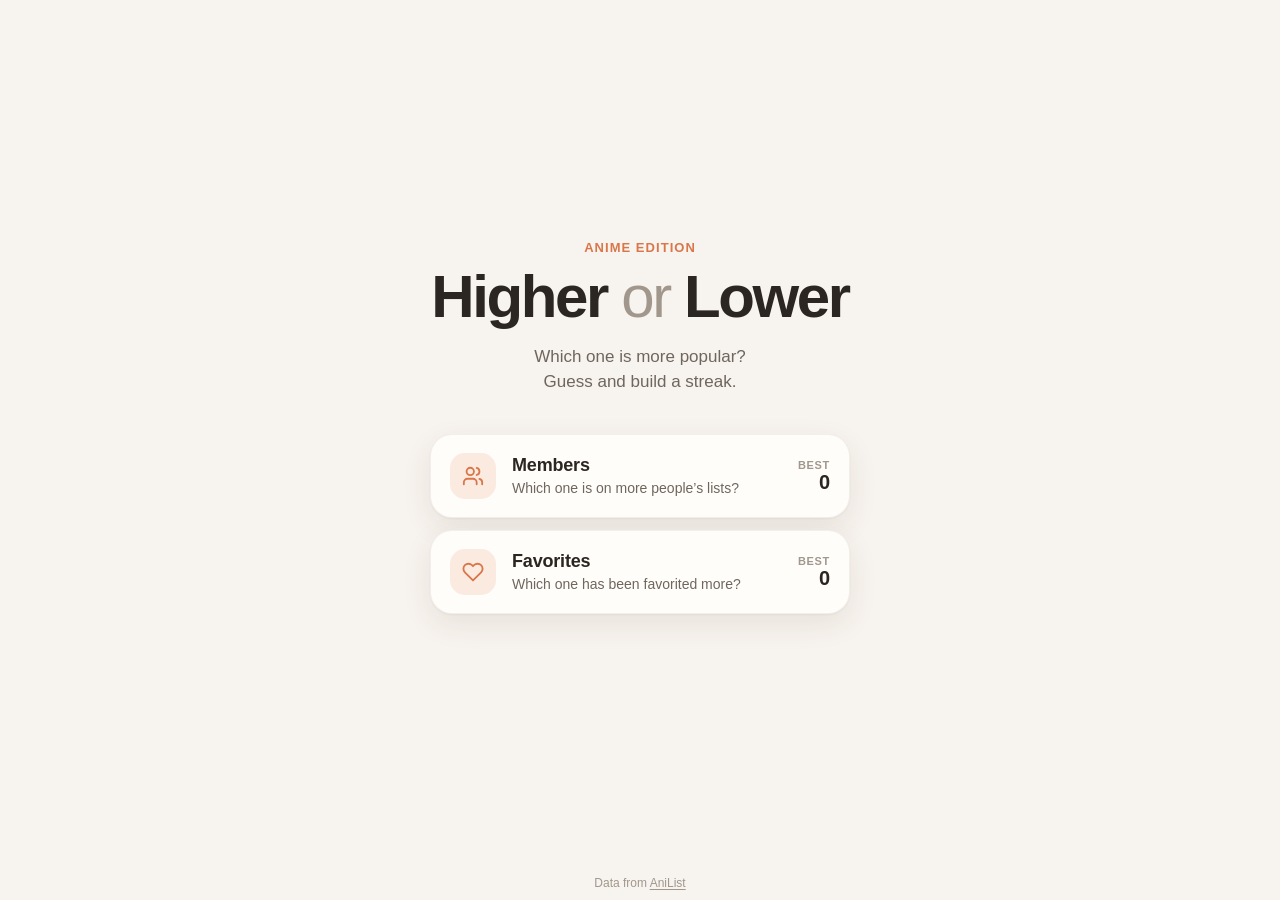
==== index.html @ d13ea0e1 "First playable version" ====
<!doctype html>
<html lang="en">
<head>
  <meta charset="utf-8">
  <meta name="viewport" content="width=device-width, initial-scale=1, viewport-fit=cover">
  <title>Higher or Lower · Anime</title>
  <meta name="description" content="Which anime is more popular? Guess whether it has more or fewer members or favorites and build a streak.">
  <meta name="theme-color" content="#f7f3ee" media="(prefers-color-scheme: light)">
  <meta name="theme-color" content="#1a1816" media="(prefers-color-scheme: dark)">
  <meta property="og:title" content="Higher or Lower · Anime">
  <meta property="og:description" content="Which anime is more popular? Build a streak and beat your best.">
  <meta property="og:type" content="website">
  <link rel="icon" href="data:image/svg+xml,%3Csvg xmlns='http://www.w3.org/2000/svg' viewBox='0 0 100 100'%3E%3Ctext y='.9em' font-size='90'%3E%F0%9F%8D%A1%3C/text%3E%3C/svg%3E">
  <link rel="stylesheet" href="style.css">
  <script src="game.js" defer></script>
</head>
<body>
  <div class="app">
    <!-- Start -->
    <section class="screen screen-start" id="screen-start">
      <div class="start-inner">
        <p class="eyebrow">Anime edition</p>
        <h1 class="logo">Higher <span>or</span> Lower</h1>
        <p class="tagline">Which one is more popular? Guess and build a streak.</p>
        <div class="modes" id="mode-list"></div>
        <p class="status" id="status" role="status"></p>
      </div>
    </section>

    <!-- Game -->
    <section class="screen screen-game" id="screen-game" hidden>
      <header class="hud">
        <button class="icon-btn" id="btn-menu" type="button" aria-label="Back to menu">
          <svg viewBox="0 0 24 24" width="22" height="22" fill="none" stroke="currentColor" stroke-width="2.2" stroke-linecap="round" stroke-linejoin="round" aria-hidden="true"><path d="M15 18l-6-6 6-6"/></svg>
        </button>
        <p class="hud-mode" id="hud-mode"></p>
        <div class="hud-stats">
          <div class="stat">
            <span class="stat-label">Streak</span>
            <span class="stat-value" id="hud-score">0</span>
          </div>
          <div class="stat">
            <span class="stat-label">Best</span>
            <span class="stat-value" id="hud-best">0</span>
          </div>
        </div>
      </header>

      <div class="stage" id="stage">
        <div class="vs" id="vs" aria-hidden="true">
          <span class="vs-text">VS</span>
          <svg class="vs-icon vs-icon-correct" viewBox="0 0 24 24" width="24" height="24" fill="none" stroke="currentColor" stroke-width="3" stroke-linecap="round" stroke-linejoin="round"><path d="M20 6L9 17l-5-5"/></svg>
          <svg class="vs-icon vs-icon-wrong" viewBox="0 0 24 24" width="22" height="22" fill="none" stroke="currentColor" stroke-width="3" stroke-linecap="round" stroke-linejoin="round"><path d="M18 6L6 18M6 6l12 12"/></svg>
        </div>
      </div>
      <p class="sr-only" id="announcer" aria-live="polite"></p>
    </section>

    <footer class="footer">
      Data from <a href="https://anilist.co" target="_blank" rel="noopener">AniList</a>
    </footer>
  </div>

  <!-- Game over -->
  <div class="overlay" id="gameover" hidden>
    <div class="sheet" role="dialog" aria-modal="true" aria-labelledby="go-title">
      <p class="go-title" id="go-title">Game over</p>
      <p class="go-score" id="go-score">0</p>
      <p class="go-label" id="go-label">in a row</p>
      <p class="go-best" id="go-best"></p>
      <p class="go-detail" id="go-detail"></p>
      <div class="go-actions">
        <button class="btn btn-primary" id="btn-again" type="button">Play again</button>
        <button class="btn btn-secondary" id="btn-share" type="button">
          <svg viewBox="0 0 24 24" width="18" height="18" fill="none" stroke="currentColor" stroke-width="2.2" stroke-linecap="round" stroke-linejoin="round" aria-hidden="true"><path d="M4 12v7a2 2 0 0 0 2 2h12a2 2 0 0 0 2-2v-7"/><path d="M16 6l-4-4-4 4"/><path d="M12 2v13"/></svg>
          Share result
        </button>
        <button class="btn btn-text" id="btn-modes" type="button">Change mode</button>
      </div>
    </div>
  </div>

  <div class="toast" id="toast" role="status" aria-live="polite"></div>
</body>
</html>
---- style.css ----
/* ---------- Tokens ---------- */
:root {
  --bg: #f7f3ee;
  --surface: #fffdf9;
  --fill: #efe9e1;
  --ink: #2b2622;
  --ink-2: #6f665e;
  --ink-3: #a1978c;
  --line: rgba(70, 50, 30, 0.07);
  --accent: #d9774b;
  --good: #3a9e68;
  --bad: #d9534a;
  --tint-strong: 22%;
  --tint-soft: 7%;

  --shadow-sm: 0 1px 2px rgba(80, 55, 30, 0.06), 0 2px 8px rgba(80, 55, 30, 0.06);
  --shadow: 0 1px 2px rgba(80, 55, 30, 0.05), 0 10px 30px rgba(80, 55, 30, 0.09);
  --shadow-lg: 0 2px 4px rgba(80, 55, 30, 0.05), 0 18px 44px rgba(80, 55, 30, 0.13);

  --r-xl: 30px;
  --r-lg: 22px;
  --r-md: 16px;
  --ease: cubic-bezier(0.22, 0.8, 0.24, 1);

  color-scheme: light dark;
}

@media (prefers-color-scheme: dark) {
  :root {
    --bg: #1a1816;
    --surface: #25221f;
    --fill: #312d29;
    --ink: #f4eee7;
    --ink-2: #b8afa5;
    --ink-3: #7f766d;
    --line: rgba(255, 235, 210, 0.07);
    --accent: #ec916a;
    --good: #55bf86;
    --bad: #f0675e;
    --tint-strong: 24%;
    --tint-soft: 9%;

    --shadow-sm: 0 1px 2px rgba(0, 0, 0, 0.3), 0 2px 8px rgba(0, 0, 0, 0.2);
    --shadow: 0 1px 2px rgba(0, 0, 0, 0.3), 0 10px 30px rgba(0, 0, 0, 0.3);
    --shadow-lg: 0 2px 4px rgba(0, 0, 0, 0.3), 0 18px 44px rgba(0, 0, 0, 0.4);
  }
}

/* ---------- Base ---------- */
*,
*::before,
*::after {
  box-sizing: border-box;
}

html {
  -webkit-text-size-adjust: 100%;
  text-size-adjust: 100%;
}

body {
  margin: 0;
  background: var(--bg);
  color: var(--ink);
  font-family: -apple-system, BlinkMacSystemFont, "Segoe UI", sans-serif;
  -webkit-font-smoothing: antialiased;
  -moz-osx-font-smoothing: grayscale;
  overflow-x: hidden;
}

body.is-playing {
  overflow: hidden;
  overscroll-behavior: none;
}

button {
  font: inherit;
  color: inherit;
  -webkit-tap-highlight-color: transparent;
  touch-action: manipulation;
}

button:focus-visible,
a:focus-visible {
  outline: 3px solid color-mix(in srgb, var(--accent) 60%, transparent);
  outline-offset: 2px;
}

[hidden] {
  display: none !important;
}

.sr-only {
  position: absolute;
  width: 1px;
  height: 1px;
  margin: -1px;
  overflow: hidden;
  clip: rect(0 0 0 0);
  white-space: nowrap;
}

.app {
  display: flex;
  flex-direction: column;
  min-height: 100vh;
  min-height: 100dvh;
  padding: env(safe-area-inset-top) env(safe-area-inset-right) 0 env(safe-area-inset-left);
}

.screen {
  flex: 1;
  display: flex;
  flex-direction: column;
  min-height: 0;
}

/* ---------- Inicio ---------- */
.screen-start {
  align-items: center;
  justify-content: center;
  padding: 48px 16px 24px;
}

.start-inner {
  width: 100%;
  max-width: 420px;
  text-align: center;
  animation: rise 0.6s var(--ease) both;
}

.eyebrow {
  margin: 0 0 12px;
  font-size: 13px;
  font-weight: 600;
  letter-spacing: 0.08em;
  text-transform: uppercase;
  color: var(--accent);
}

.logo {
  margin: 0;
  font-size: clamp(44px, 13vw, 60px);
  font-weight: 800;
  letter-spacing: -0.04em;
  line-height: 1;
}

.logo span {
  font-weight: 500;
  color: var(--ink-3);
}

.tagline {
  max-width: 28ch;
  margin: 18px auto 40px;
  font-size: 17px;
  line-height: 1.45;
  color: var(--ink-2);
}

.modes {
  display: grid;
  gap: 12px;
}

.mode-btn {
  display: flex;
  align-items: center;
  gap: 16px;
  width: 100%;
  min-height: 84px;
  padding: 18px 20px;
  border: 0;
  border-radius: var(--r-lg);
  background: var(--surface);
  box-shadow: var(--shadow), inset 0 0 0 1px var(--line);
  text-align: left;
  cursor: pointer;
  transition: transform 0.25s var(--ease), box-shadow 0.25s var(--ease);
}

.mode-btn:active {
  transform: scale(0.98);
}

@media (hover: hover) {
  .mode-btn:hover {
    transform: translateY(-2px);
    box-shadow: var(--shadow-lg), inset 0 0 0 1px var(--line);
  }
}

.mode-icon {
  display: grid;
  place-items: center;
  flex: none;
  width: 46px;
  height: 46px;
  border-radius: 15px;
  background: color-mix(in srgb, var(--accent) 14%, transparent);
  color: var(--accent);
}

.mode-text {
  flex: 1;
  min-width: 0;
}

.mode-title {
  display: block;
  font-size: 18px;
  font-weight: 650;
  letter-spacing: -0.01em;
}

.mode-desc {
  display: block;
  margin-top: 3px;
  font-size: 14px;
  line-height: 1.35;
  color: var(--ink-2);
}

.mode-best {
  display: flex;
  flex-direction: column;
  align-items: flex-end;
  flex: none;
  line-height: 1.15;
}

.mode-best-label {
  font-size: 11px;
  font-weight: 600;
  letter-spacing: 0.06em;
  text-transform: uppercase;
  color: var(--ink-3);
}

.mode-best-value {
  font-size: 20px;
  font-weight: 700;
  font-variant-numeric: tabular-nums;
}

.status {
  min-height: 1.4em;
  margin: 20px 0 0;
  font-size: 14px;
  color: var(--ink-2);
}

/* ---------- Partida ---------- */
.screen-game {
  padding: 0 16px;
  overflow: hidden;
}

.hud {
  display: flex;
  align-items: center;
  gap: 12px;
  flex: none;
  width: 100%;
  max-width: 1040px;
  height: 60px;
  margin: 0 auto;
}

.icon-btn {
  display: grid;
  place-items: center;
  flex: none;
  width: 40px;
  height: 40px;
  padding: 0;
  border: 0;
  border-radius: 50%;
  background: var(--surface);
  box-shadow: var(--shadow-sm);
  color: var(--ink-2);
  cursor: pointer;
  transition: transform 0.2s var(--ease);
}

.icon-btn:active {
  transform: scale(0.92);
}

.hud-mode {
  flex: 1;
  min-width: 0;
  margin: 0;
  font-size: 15px;
  font-weight: 600;
  color: var(--ink-2);
  white-space: nowrap;
  overflow: hidden;
  text-overflow: ellipsis;
}

.hud-stats {
  display: flex;
  gap: 18px;
}

.stat {
  display: flex;
  flex-direction: column;
  align-items: flex-end;
  line-height: 1.1;
}

.stat-label {
  font-size: 11px;
  font-weight: 600;
  letter-spacing: 0.06em;
  text-transform: uppercase;
  color: var(--ink-3);
}

.stat-value {
  font-size: 21px;
  font-weight: 750;
  font-variant-numeric: tabular-nums;
}

.stat-value.is-pop {
  animation: pop 0.45s var(--ease);
}

/* Escenario: las tarjetas se colocan en "huecos" y se deslizan entre ellos */
.stage {
  --gap: 12px;
  position: relative;
  flex: 1;
  min-height: 0;
  width: 100%;
  max-width: 1040px;
  margin: 0 auto 4px;
}

.card {
  --tint: #c9b8a3;
  position: absolute;
  top: 0;
  left: 0;
  z-index: 1;
  display: flex;
  align-items: center;
  gap: 16px;
  width: 100%;
  height: calc(50% - var(--gap) / 2);
  padding: 16px;
  border-radius: var(--r-xl);
  background: var(--surface);
  background: linear-gradient(
    160deg,
    color-mix(in oklab, var(--tint) var(--tint-strong), var(--surface)) 0%,
    color-mix(in oklab, var(--tint) var(--tint-soft), var(--surface)) 100%
  );
  box-shadow: var(--shadow), inset 0 0 0 1px var(--line);
  overflow: hidden;
  transition: transform 0.6s var(--ease), opacity 0.45s ease;
}

.card.slot-0 {
  transform: none;
}

.card.slot-1 {
  transform: translateY(calc(100% + var(--gap)));
}

.card.slot-2 {
  opacity: 0;
  transform: translateY(calc(100% + var(--gap) + 40px)) scale(0.96);
}

.card.slot-out {
  z-index: 0;
  opacity: 0;
  transform: scale(0.94);
}

.poster {
  position: relative;
  flex: none;
  width: clamp(96px, 38%, 180px);
  max-height: 100%;
  aspect-ratio: 2 / 3;
  border-radius: var(--r-md);
  overflow: hidden;
  background: color-mix(in oklab, var(--tint) 35%, var(--surface));
  box-shadow: 0 8px 22px color-mix(in srgb, var(--tint) 30%, rgba(0, 0, 0, 0.12));
}

.poster img {
  display: block;
  width: 100%;
  height: 100%;
  object-fit: cover;
  opacity: 0;
  transition: opacity 0.35s ease;
}

.poster img.is-loaded {
  opacity: 1;
}

.card.no-image .poster img {
  display: none;
}

.info {
  display: flex;
  flex-direction: column;
  justify-content: center;
  flex: 1;
  min-width: 0;
}

.title {
  display: -webkit-box;
  margin: 0;
  font-size: clamp(17px, 4.8vw, 24px);
  font-weight: 700;
  letter-spacing: -0.015em;
  line-height: 1.2;
  overflow: hidden;
  overflow-wrap: anywhere;
  -webkit-line-clamp: 3;
  -webkit-box-orient: vertical;
}

.year {
  margin: 4px 0 0;
  font-size: 13px;
  font-variant-numeric: tabular-nums;
  color: var(--ink-3);
}

/* Valor y botones comparten la misma celda para que nada salte al revelar */
.slot {
  display: grid;
  grid-template-columns: minmax(0, 1fr);
  margin-top: 14px;
}

.slot > * {
  grid-area: 1 / 1;
  align-self: center;
}

.value-block {
  transition: opacity 0.3s ease;
}

.value {
  margin: 0;
  font-size: clamp(30px, 8.6vw, 46px);
  font-weight: 800;
  letter-spacing: -0.035em;
  line-height: 1;
  font-variant-numeric: tabular-nums;
  transition: color 0.4s ease;
}

.unit {
  margin: 6px 0 0;
  font-size: 14px;
  color: var(--ink-2);
}

.card.is-hidden .value-block {
  visibility: hidden;
  opacity: 0;
}

.choice {
  transition: opacity 0.25s ease, visibility 0.25s;
}

.card:not(.is-hidden) .choice {
  visibility: hidden;
  opacity: 0;
  pointer-events: none;
}

.card.is-correct .value {
  color: var(--good);
}

.card.is-wrong .value {
  color: var(--bad);
}

.buttons {
  display: flex;
  flex-direction: column;
  gap: 8px;
}

.choice-btn {
  display: flex;
  align-items: center;
  justify-content: center;
  gap: 8px;
  height: 50px;
  padding: 0 18px;
  border: 0;
  border-radius: 999px;
  background: var(--surface);
  box-shadow: var(--shadow-sm), inset 0 0 0 1px color-mix(in srgb, var(--tint) 30%, transparent);
  font-size: 17px;
  font-weight: 650;
  cursor: pointer;
  transition: transform 0.18s var(--ease), background-color 0.2s ease, color 0.2s ease;
}

.choice-btn svg {
  color: var(--accent);
  transition: color 0.2s ease;
}

.choice-btn:active {
  transform: scale(0.96);
}

@media (hover: hover) {
  .choice-btn:hover {
    background: color-mix(in oklab, var(--tint) 10%, var(--surface));
  }
}

.choice-btn.is-picked {
  background: var(--ink);
  color: var(--bg);
}

.choice-btn.is-picked svg {
  color: inherit;
}

.caption {
  margin: 10px 0 0;
  font-size: 13px;
  color: var(--ink-2);
  white-space: nowrap;
  overflow: hidden;
  text-overflow: ellipsis;
}

.caption strong {
  font-weight: 600;
  color: var(--ink);
}

/* Insignia VS */
.vs {
  position: absolute;
  top: 50%;
  left: 50%;
  z-index: 5;
  display: grid;
  place-items: center;
  width: 50px;
  height: 50px;
  margin: -25px 0 0 -25px;
  border-radius: 50%;
  background: var(--surface);
  box-shadow: var(--shadow), inset 0 0 0 1px var(--line);
  color: var(--ink-3);
  font-size: 14px;
  font-weight: 800;
  letter-spacing: 0.02em;
  transition: background-color 0.3s ease, color 0.3s ease, transform 0.4s var(--ease);
}

.vs > * {
  grid-area: 1 / 1;
}

.vs-icon {
  display: none;
}

.vs.is-correct,
.vs.is-wrong {
  color: #fff;
  transform: scale(1.12);
}

.vs.is-correct {
  background: var(--good);
}

.vs.is-wrong {
  background: var(--bad);
}

.vs.is-correct .vs-text,
.vs.is-wrong .vs-text {
  display: none;
}

.vs.is-correct .vs-icon-correct,
.vs.is-wrong .vs-icon-wrong {
  display: block;
  animation: pop 0.4s var(--ease);
}

/* ---------- Fin de partida ---------- */
.overlay {
  position: fixed;
  inset: 0;
  z-index: 50;
  display: grid;
  place-items: end center;
  background: rgba(35, 25, 15, 0.28);
  -webkit-backdrop-filter: blur(8px);
  backdrop-filter: blur(8px);
  animation: fade 0.3s ease both;
}

.sheet {
  width: 100%;
  max-width: 440px;
  padding: 32px 24px calc(20px + env(safe-area-inset-bottom));
  border-radius: var(--r-xl) var(--r-xl) 0 0;
  background: var(--surface);
  box-shadow: var(--shadow-lg);
  text-align: center;
  animation: sheet-in 0.5s var(--ease) both;
}

.go-title {
  margin: 0;
  font-size: 15px;
  font-weight: 600;
  color: var(--ink-2);
}

.go-score {
  margin: 10px 0 0;
  font-size: 84px;
  font-weight: 800;
  letter-spacing: -0.05em;
  line-height: 1;
  font-variant-numeric: tabular-nums;
}

.go-label {
  margin: 4px 0 0;
  font-size: 15px;
  color: var(--ink-2);
}

.go-best {
  display: inline-block;
  margin: 18px 0 0;
  padding: 6px 14px;
  border-radius: 999px;
  background: var(--fill);
  font-size: 14px;
  font-weight: 600;
  color: var(--ink-2);
}

.go-best.is-record {
  background: color-mix(in srgb, var(--accent) 16%, transparent);
  color: var(--accent);
}

.go-detail {
  margin: 16px auto 0;
  max-width: 32ch;
  font-size: 14px;
  line-height: 1.45;
  color: var(--ink-3);
}

.go-detail:empty {
  display: none;
}

.go-actions {
  display: grid;
  gap: 10px;
  margin-top: 26px;
}

.btn {
  display: flex;
  align-items: center;
  justify-content: center;
  gap: 8px;
  height: 54px;
  padding: 0 20px;
  border: 0;
  border-radius: 999px;
  font-size: 17px;
  font-weight: 650;
  cursor: pointer;
  transition: transform 0.18s var(--ease), opacity 0.2s ease;
}

.btn:active {
  transform: scale(0.97);
}

.btn-primary {
  background: var(--ink);
  color: var(--bg);
}

.btn-secondary {
  background: var(--fill);
  color: var(--ink);
}

.btn-text {
  height: 44px;
  background: transparent;
  color: var(--ink-2);
  font-weight: 600;
}

/* ---------- Toast ---------- */
.toast {
  position: fixed;
  left: 50%;
  bottom: calc(28px + env(safe-area-inset-bottom));
  z-index: 60;
  padding: 12px 20px;
  border-radius: 999px;
  background: var(--ink);
  color: var(--bg);
  font-size: 15px;
  font-weight: 600;
  box-shadow: var(--shadow-lg);
  opacity: 0;
  pointer-events: none;
  transform: translate(-50%, 12px);
  transition: opacity 0.3s ease, transform 0.3s var(--ease);
}

.toast.is-visible {
  opacity: 1;
  transform: translate(-50%, 0);
}

/* ---------- Pie ---------- */
.footer {
  flex: none;
  padding: 6px 16px calc(10px + env(safe-area-inset-bottom));
  font-size: 12px;
  text-align: center;
  color: var(--ink-3);
}

.footer a {
  color: inherit;
  text-underline-offset: 2px;
}

/* ---------- Animaciones ---------- */
@keyframes pop {
  0% { transform: scale(1); }
  40% { transform: scale(1.25); }
  100% { transform: scale(1); }
}

@keyframes fade {
  from { opacity: 0; }
}

@keyframes rise {
  from { opacity: 0; transform: translateY(12px); }
}

@keyframes sheet-in {
  from { opacity: 0; transform: translateY(40px); }
}

/* ---------- Pantallas bajas (móviles pequeños) ---------- */
@media (max-height: 720px) {
  .hud { height: 54px; }
  .card { padding: 14px; gap: 14px; }
  .title { -webkit-line-clamp: 2; }
  .slot { margin-top: 10px; }
  .buttons { flex-direction: row; }
  .choice-btn { flex: 1; height: 46px; padding: 0 10px; font-size: 16px; gap: 4px; }
  .caption { margin-top: 8px; }
}

/* ---------- Escritorio / horizontal: tarjetas lado a lado ---------- */
@media (min-width: 760px) and (orientation: landscape) {
  .stage {
    --gap: 20px;
    margin-bottom: 8px;
  }

  .card {
    flex-direction: column;
    justify-content: center;
    gap: 22px;
    width: calc(50% - var(--gap) / 2);
    height: 100%;
    padding: 28px;
    text-align: center;
  }

  .card.slot-1 {
    transform: translateX(calc(100% + var(--gap)));
  }

  .card.slot-2 {
    transform: translateX(calc(100% + var(--gap) + 48px)) scale(0.96);
  }

  .poster {
    width: auto;
    height: min(48%, 380px);
  }

  .info {
    flex: none;
    align-items: center;
    width: 100%;
  }

  .title {
    font-size: clamp(20px, 2.2vw, 28px);
    -webkit-line-clamp: 2;
  }

  .slot {
    width: 100%;
    margin-top: 18px;
  }

  .value {
    font-size: clamp(36px, 4.4vw, 56px);
  }

  .buttons {
    flex-direction: row;
    justify-content: center;
  }

  .choice-btn {
    flex: none;
    min-width: 150px;
    height: 52px;
  }

  .caption {
    max-width: 100%;
  }

  .overlay {
    place-items: center;
  }

  .sheet {
    margin: 16px;
    padding-bottom: 24px;
    border-radius: var(--r-xl);
  }
}

@media (min-width: 760px) and (orientation: landscape) and (max-height: 560px) {
  .card { gap: 12px; padding: 18px; }
  .poster { height: 40%; }
  .title { -webkit-line-clamp: 1; }
  .slot { margin-top: 10px; }
  .choice-btn { height: 44px; min-width: 120px; }
  .caption { display: none; }
}

@media (min-width: 560px) {
  .overlay {
    place-items: center;
  }

  .sheet {
    margin: 16px;
    padding-bottom: 24px;
    border-radius: var(--r-xl);
  }
}

@media (prefers-reduced-motion: reduce) {
  *,
  *::before,
  *::after {
    animation-duration: 0.01ms !important;
    transition-duration: 0.12s !important;
  }
}
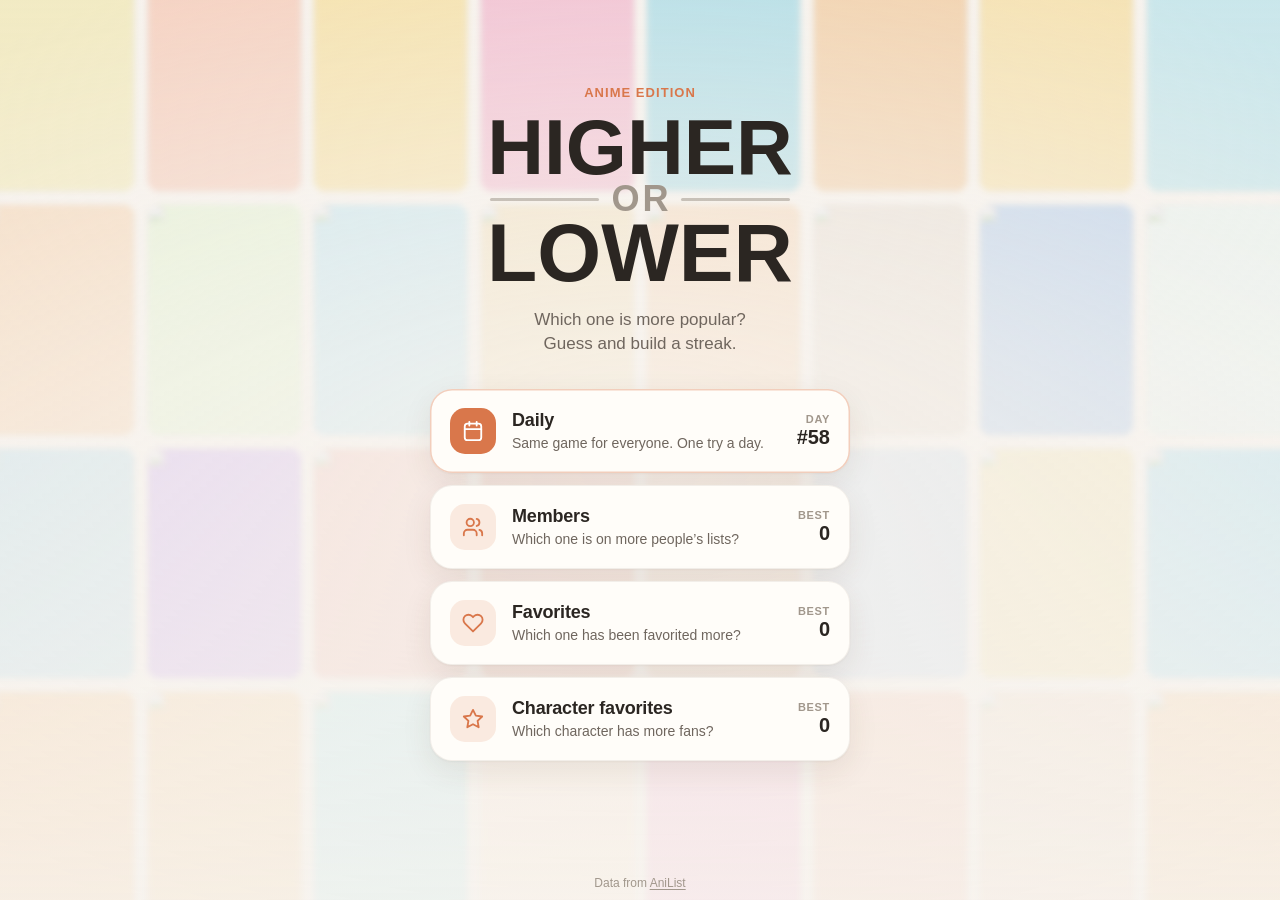
==== commit c0c9b3b2: "Home mosaic, daily mode, characters and auto data updates" ====
--- a/index.html
+++ b/index.html
@@ -18,9 +18,14 @@
   <div class="app">
     <!-- Start -->
     <section class="screen screen-start" id="screen-start">
+      <div class="mosaic" id="mosaic" aria-hidden="true"></div>
       <div class="start-inner">
         <p class="eyebrow">Anime edition</p>
-        <h1 class="logo">Higher <span>or</span> Lower</h1>
+        <h1 class="logo" id="logo" aria-label="Higher or Lower">
+          <span class="logo-line" data-fit="size" aria-hidden="true">HIGHER</span>
+          <span class="logo-line logo-or" data-fit="rule" aria-hidden="true">OR</span>
+          <span class="logo-line" data-fit="size" aria-hidden="true">LOWER</span>
+        </h1>
         <p class="tagline">Which one is more popular? Guess and build a streak.</p>
         <div class="modes" id="mode-list"></div>
         <p class="status" id="status" role="status"></p>
@@ -67,6 +72,7 @@
       <p class="go-title" id="go-title">Game over</p>
       <p class="go-score" id="go-score">0</p>
       <p class="go-label" id="go-label">in a row</p>
+      <p class="go-emoji" id="go-emoji" hidden></p>
       <p class="go-best" id="go-best"></p>
       <p class="go-detail" id="go-detail"></p>
       <div class="go-actions">
--- a/style.css
+++ b/style.css
@@ -12,6 +12,8 @@
   --bad: #d9534a;
   --tint-strong: 22%;
   --tint-soft: 7%;
+  --mosaic-opacity: 0.6;
+  --mosaic-blur: 3px;
 
   --shadow-sm: 0 1px 2px rgba(80, 55, 30, 0.06), 0 2px 8px rgba(80, 55, 30, 0.06);
   --shadow: 0 1px 2px rgba(80, 55, 30, 0.05), 0 10px 30px rgba(80, 55, 30, 0.09);
@@ -39,6 +41,7 @@
     --bad: #f0675e;
     --tint-strong: 24%;
     --tint-soft: 9%;
+    --mosaic-opacity: 0.45;
 
     --shadow-sm: 0 1px 2px rgba(0, 0, 0, 0.3), 0 2px 8px rgba(0, 0, 0, 0.2);
     --shadow: 0 1px 2px rgba(0, 0, 0, 0.3), 0 10px 30px rgba(0, 0, 0, 0.3);
@@ -119,10 +122,12 @@
 .screen-start {
   align-items: center;
   justify-content: center;
-  padding: 48px 16px 24px;
+  padding: 36px 16px 20px;
 }
 
 .start-inner {
+  position: relative;
+  z-index: 1;
   width: 100%;
   max-width: 420px;
   text-align: center;
@@ -138,22 +143,54 @@
   color: var(--accent);
 }
 
+/* Bloque de título: game.js ajusta cada línea para que las tres midan lo mismo
+   (HIGHER y LOWER por tamaño de fuente; OR entre dos líneas finas que ocupan el resto).
+   Estos tamaños son el respaldo. */
 .logo {
+  --logo-width: 300;
+  display: flex;
+  flex-direction: column;
+  align-items: center;
   margin: 0;
-  font-size: clamp(44px, 13vw, 60px);
   font-weight: 800;
-  letter-spacing: -0.04em;
-  line-height: 1;
-}
-
-.logo span {
-  font-weight: 500;
+  line-height: 0.9;
+  letter-spacing: 0;
+}
+
+.logo-line {
+  display: block;
+  font-size: 68px;
+  white-space: nowrap;
+}
+
+.logo-or {
+  display: flex;
+  align-items: center;
+  gap: 0.35em;
+  width: 300px;
+  font-size: 34px;
+  font-weight: 700;
+  letter-spacing: 0.08em;
   color: var(--ink-3);
+}
+
+.logo-or::before,
+.logo-or::after {
+  content: "";
+  flex: 1;
+  height: 0.09em;
+  border-radius: 1em;
+  background: currentColor;
+  opacity: 0.55;
+}
+
+.logo-or::after {
+  margin-left: -0.08em; /* compensa el tracking tras la R */
 }
 
 .tagline {
   max-width: 28ch;
-  margin: 18px auto 40px;
+  margin: 18px auto 32px;
   font-size: 17px;
   line-height: 1.45;
   color: var(--ink-2);
@@ -242,6 +279,85 @@
   font-size: 20px;
   font-weight: 700;
   font-variant-numeric: tabular-nums;
+}
+
+.mode-btn-daily {
+  box-shadow: var(--shadow), inset 0 0 0 1.5px color-mix(in srgb, var(--accent) 35%, transparent);
+}
+
+.mode-btn-daily .mode-icon {
+  background: var(--accent);
+  color: #fff;
+}
+
+.mode-best-value.is-small {
+  font-size: 16px;
+  line-height: 1.5;
+}
+
+/* Mosaico de portadas de fondo (solo en la pantalla de inicio) */
+.mosaic {
+  position: fixed;
+  inset: 0;
+  z-index: 0;
+  overflow: hidden;
+  pointer-events: none;
+  opacity: 0;
+  transition: opacity 1.2s ease;
+}
+
+.mosaic.is-ready {
+  opacity: 1;
+}
+
+.mosaic-track {
+  position: absolute;
+  inset: -40px -20px; /* margen para que el blur no deje bordes claros */
+  display: flex;
+  gap: 12px;
+  opacity: var(--mosaic-opacity);
+  filter: blur(var(--mosaic-blur)); /* un único blur para todo el mosaico */
+}
+
+.mosaic-col {
+  flex: 1;
+  min-width: 0;
+}
+
+.mosaic-strip {
+  display: flex;
+  flex-direction: column;
+  gap: 12px;
+  animation: mosaic-scroll var(--duration, 140s) linear infinite;
+  will-change: transform;
+}
+
+.mosaic-col:nth-child(even) .mosaic-strip {
+  animation-direction: reverse;
+}
+
+.mosaic-tile {
+  aspect-ratio: 2 / 3;
+  border-radius: 14px;
+  overflow: hidden;
+  background: var(--tile, var(--fill));
+}
+
+.mosaic-tile img {
+  display: block;
+  width: 100%;
+  height: 100%;
+  object-fit: cover;
+}
+
+/* Degradado del color de fondo por encima: el contenido central siempre se lee bien */
+.mosaic::after {
+  content: "";
+  position: absolute;
+  inset: 0;
+  background:
+    radial-gradient(ellipse 75% 60% at 50% 50%, color-mix(in srgb, var(--bg) 82%, transparent) 0%, color-mix(in srgb, var(--bg) 40%, transparent) 100%),
+    linear-gradient(180deg, color-mix(in srgb, var(--bg) 20%, transparent) 0%, color-mix(in srgb, var(--bg) 55%, transparent) 50%, color-mix(in srgb, var(--bg) 85%, transparent) 100%);
 }
 
 .status {
@@ -436,6 +552,9 @@
 
 .year {
   margin: 4px 0 0;
+  overflow: hidden;
+  white-space: nowrap;
+  text-overflow: ellipsis;
   font-size: 13px;
   font-variant-numeric: tabular-nums;
   color: var(--ink-3);
@@ -657,6 +776,14 @@
   color: var(--ink-2);
 }
 
+.go-emoji {
+  margin: 14px 0 0;
+  font-size: 18px;
+  line-height: 1.4;
+  letter-spacing: 2px;
+  white-space: pre-line;
+}
+
 .go-best {
   display: inline-block;
   margin: 18px 0 0;
@@ -753,6 +880,8 @@
 
 /* ---------- Pie ---------- */
 .footer {
+  position: relative;
+  z-index: 1;
   flex: none;
   padding: 6px 16px calc(10px + env(safe-area-inset-bottom));
   font-size: 12px;
@@ -772,6 +901,11 @@
   100% { transform: scale(1); }
 }
 
+@keyframes mosaic-scroll {
+  /* El contenido está duplicado: desplazar una copia exacta (mitad + medio hueco) hace el bucle continuo */
+  to { transform: translateY(calc(-50% - 6px)); }
+}
+
 @keyframes fade {
   from { opacity: 0; }
 }
@@ -786,6 +920,10 @@
 
 /* ---------- Pantallas bajas (móviles pequeños) ---------- */
 @media (max-height: 720px) {
+  .screen-start { padding-top: 24px; }
+  .logo { --logo-width: 240; }
+  .tagline { margin: 14px auto 22px; font-size: 16px; }
+  .mode-btn { min-height: 72px; padding: 14px 18px; }
   .hud { height: 54px; }
   .card { padding: 14px; gap: 14px; }
   .title { -webkit-line-clamp: 2; }
@@ -899,4 +1037,8 @@
     animation-duration: 0.01ms !important;
     transition-duration: 0.12s !important;
   }
-}
+
+  .mosaic-strip {
+    animation: none !important;
+  }
+}
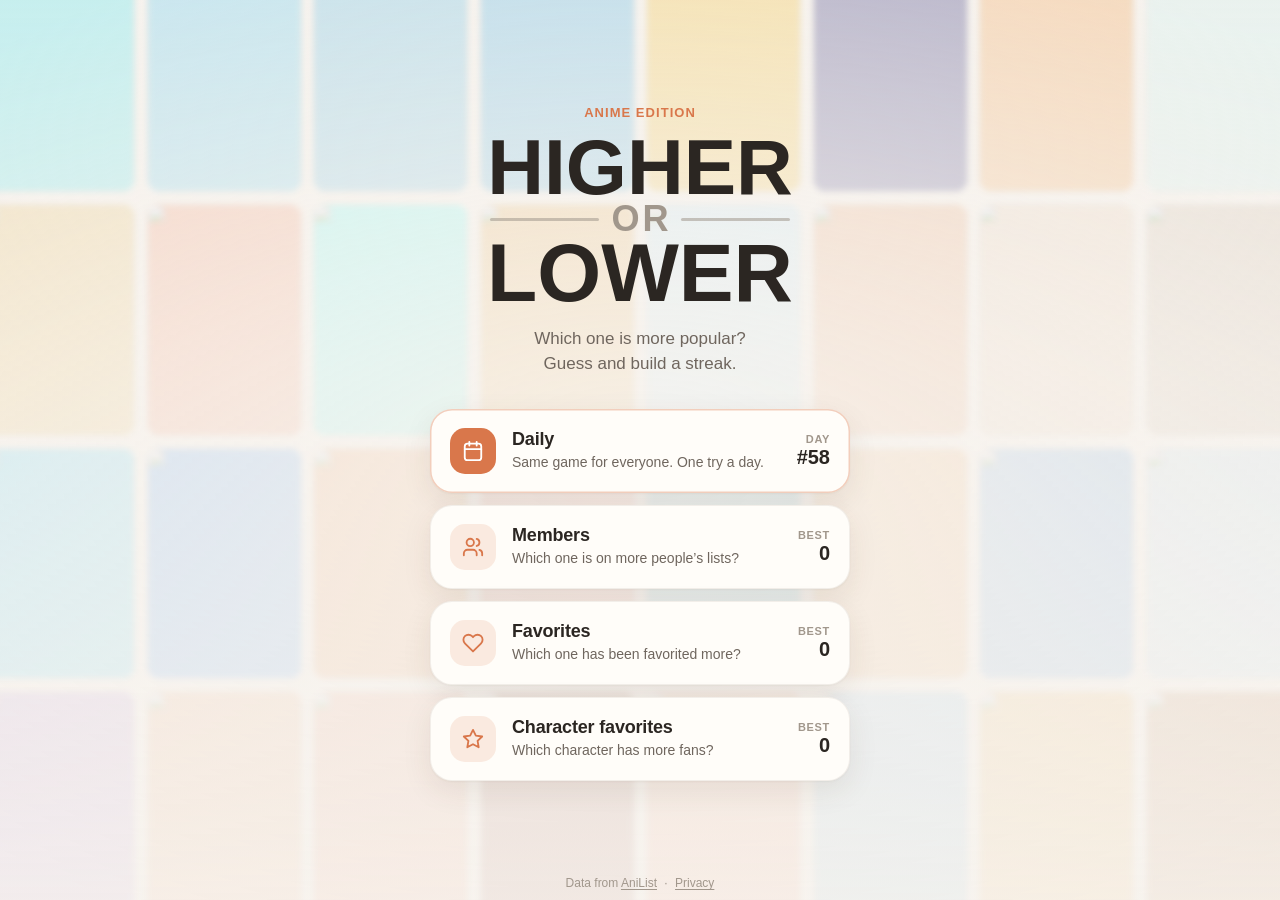
==== commit 3f6d0691: "Analytics, custom domain, share previews, icons and privacy page" ====
--- a/index.html
+++ b/index.html
@@ -7,12 +7,37 @@
   <meta name="description" content="Which anime is more popular? Guess whether it has more or fewer members or favorites and build a streak.">
   <meta name="theme-color" content="#f7f3ee" media="(prefers-color-scheme: light)">
   <meta name="theme-color" content="#1a1816" media="(prefers-color-scheme: dark)">
+  <link rel="canonical" href="https://higherloweranime.com/">
+
+  <!-- Vista previa al compartir el enlace -->
+  <meta property="og:type" content="website">
+  <meta property="og:site_name" content="Higher or Lower · Anime">
+  <meta property="og:url" content="https://higherloweranime.com/">
   <meta property="og:title" content="Higher or Lower · Anime">
-  <meta property="og:description" content="Which anime is more popular? Build a streak and beat your best.">
-  <meta property="og:type" content="website">
-  <link rel="icon" href="data:image/svg+xml,%3Csvg xmlns='http://www.w3.org/2000/svg' viewBox='0 0 100 100'%3E%3Ctext y='.9em' font-size='90'%3E%F0%9F%8D%A1%3C/text%3E%3C/svg%3E">
+  <meta property="og:description" content="Which anime is more popular? Guess higher or lower, build a streak and take on the daily challenge.">
+  <meta property="og:image" content="https://higherloweranime.com/og-image.jpg">
+  <meta property="og:image:type" content="image/jpeg">
+  <meta property="og:image:width" content="1200">
+  <meta property="og:image:height" content="630">
+  <meta property="og:image:alt" content="Higher or Lower · Anime, over a mosaic of anime covers">
+  <meta name="twitter:card" content="summary_large_image">
+  <meta name="twitter:title" content="Higher or Lower · Anime">
+  <meta name="twitter:description" content="Which anime is more popular? Guess higher or lower, build a streak and take on the daily challenge.">
+  <meta name="twitter:image" content="https://higherloweranime.com/og-image.jpg">
+
+  <!-- Iconos y app instalable -->
+  <link rel="icon" href="favicon.svg" type="image/svg+xml">
+  <link rel="icon" href="favicon-32.png" sizes="32x32" type="image/png">
+  <link rel="apple-touch-icon" href="apple-touch-icon.png">
+  <link rel="manifest" href="manifest.webmanifest">
+  <meta name="apple-mobile-web-app-title" content="Higher or Lower">
+  <meta name="mobile-web-app-capable" content="yes">
+  <meta name="apple-mobile-web-app-capable" content="yes">
+
   <link rel="stylesheet" href="style.css">
   <script src="game.js" defer></script>
+  <!-- Analítica anónima y sin cookies; solo cuenta en el dominio de producción -->
+  <script defer src="https://cloud.umami.is/script.js" data-website-id="73f2d7c3-4e87-4b9b-9768-426064d339ce" data-domains="higherloweranime.com"></script>
 </head>
 <body>
   <div class="app">
@@ -63,6 +88,8 @@
 
     <footer class="footer">
       Data from <a href="https://anilist.co" target="_blank" rel="noopener">AniList</a>
+      <span aria-hidden="true">·</span>
+      <a href="privacy.html">Privacy</a>
     </footer>
   </div>
 
--- a/style.css
+++ b/style.css
@@ -198,6 +198,7 @@
 
 .modes {
   display: grid;
+  grid-template-columns: minmax(0, 1fr);
   gap: 12px;
 }
 
@@ -361,10 +362,13 @@
 }
 
 .status {
-  min-height: 1.4em;
   margin: 20px 0 0;
   font-size: 14px;
   color: var(--ink-2);
+}
+
+.status:empty {
+  display: none;
 }
 
 /* ---------- Partida ---------- */
@@ -894,6 +898,93 @@
   text-underline-offset: 2px;
 }
 
+.footer span {
+  margin: 0 4px;
+}
+
+/* ---------- Página de privacidad ---------- */
+.page {
+  flex: 1;
+  width: 100%;
+  max-width: 640px;
+  margin: 0 auto;
+  padding: 32px 16px 40px;
+}
+
+.page-back {
+  display: inline-flex;
+  align-items: center;
+  gap: 6px;
+  margin-bottom: 28px;
+  padding: 8px 14px 8px 10px;
+  border-radius: 999px;
+  background: var(--surface);
+  box-shadow: var(--shadow-sm);
+  color: var(--ink-2);
+  font-size: 15px;
+  font-weight: 600;
+  text-decoration: none;
+}
+
+.page h1 {
+  margin: 0 0 6px;
+  font-size: clamp(32px, 9vw, 44px);
+  font-weight: 800;
+  letter-spacing: -0.03em;
+  line-height: 1.05;
+}
+
+.page-updated {
+  margin: 0 0 28px;
+  font-size: 14px;
+  color: var(--ink-3);
+}
+
+.page-card {
+  margin: 0 0 14px;
+  padding: 22px 22px 6px;
+  border-radius: var(--r-lg);
+  background: var(--surface);
+  box-shadow: var(--shadow), inset 0 0 0 1px var(--line);
+}
+
+.page h2 {
+  margin: 0 0 10px;
+  font-size: 18px;
+  font-weight: 700;
+  letter-spacing: -0.01em;
+}
+
+.page p,
+.page li {
+  font-size: 16px;
+  line-height: 1.55;
+  color: var(--ink-2);
+}
+
+.page p {
+  margin: 0 0 16px;
+}
+
+.page ul {
+  margin: 0 0 16px;
+  padding-left: 20px;
+}
+
+.page li + li {
+  margin-top: 6px;
+}
+
+.page strong {
+  color: var(--ink);
+  font-weight: 600;
+}
+
+.page a {
+  color: var(--accent);
+  text-underline-offset: 2px;
+}
+
 /* ---------- Animaciones ---------- */
 @keyframes pop {
   0% { transform: scale(1); }
@@ -920,10 +1011,15 @@
 
 /* ---------- Pantallas bajas (móviles pequeños) ---------- */
 @media (max-height: 720px) {
-  .screen-start { padding-top: 24px; }
-  .logo { --logo-width: 240; }
-  .tagline { margin: 14px auto 22px; font-size: 16px; }
-  .mode-btn { min-height: 72px; padding: 14px 18px; }
+  .screen-start { padding: 16px 16px 12px; }
+  .eyebrow { margin-bottom: 8px; font-size: 12px; }
+  .logo { --logo-width: 220; }
+  .tagline { margin: 12px auto 18px; font-size: 15px; }
+  .modes { gap: 10px; }
+  .mode-btn { min-height: 0; gap: 14px; padding: 12px 16px; }
+  .mode-icon { width: 40px; height: 40px; border-radius: 13px; }
+  .mode-title { font-size: 17px; }
+  .mode-desc { font-size: 13px; line-height: 1.3; }
   .hud { height: 54px; }
   .card { padding: 14px; gap: 14px; }
   .title { -webkit-line-clamp: 2; }
@@ -1009,6 +1105,13 @@
   }
 }
 
+/* Pantallas muy bajas: descripciones de los modos en una sola línea */
+@media (max-height: 600px) {
+  .logo { --logo-width: 190; }
+  .tagline { margin: 8px auto 14px; }
+  .mode-desc { white-space: nowrap; overflow: hidden; text-overflow: ellipsis; }
+}
+
 @media (min-width: 760px) and (orientation: landscape) and (max-height: 560px) {
   .card { gap: 12px; padding: 18px; }
   .poster { height: 40%; }
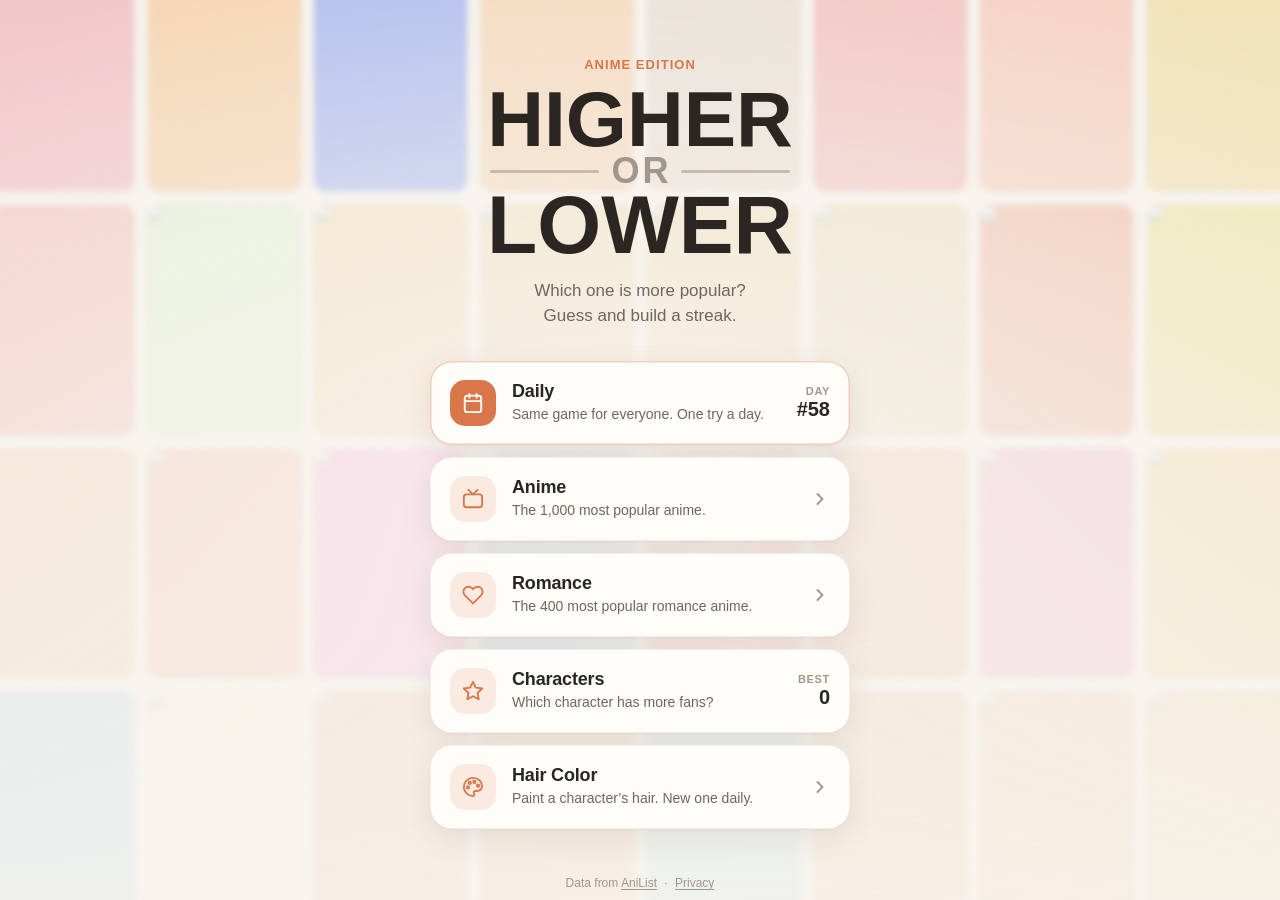
==== commit 08201b1f: "Add Romance section and Hair Color mode Romance - scripts/fetch_romance.py reuses fetch_anime.py (no" ====
--- a/index.html
+++ b/index.html
@@ -86,6 +86,67 @@
       <p class="sr-only" id="announcer" aria-live="polite"></p>
     </section>
 
+    <!-- Hair Color -->
+    <section class="screen screen-hair" id="screen-hair" hidden>
+      <header class="hud">
+        <button class="icon-btn" id="hair-menu" type="button" aria-label="Back to menu">
+          <svg viewBox="0 0 24 24" width="22" height="22" fill="none" stroke="currentColor" stroke-width="2.2" stroke-linecap="round" stroke-linejoin="round" aria-hidden="true"><path d="M15 18l-6-6 6-6"/></svg>
+        </button>
+        <p class="hud-mode" id="hair-title"></p>
+      </header>
+
+      <div class="hair-stage">
+        <div class="hair-who">
+          <h2 class="title" id="hair-name"></h2>
+          <p class="year" id="hair-anime"></p>
+        </div>
+        <figure class="hair-figure">
+          <canvas class="hair-canvas" id="hair-canvas" role="img" aria-label="Character whose hair you paint"></canvas>
+          <p class="hair-hint" id="hair-hint">Move the sliders to paint the hair</p>
+        </figure>
+        <div class="hair-panel">
+          <div class="hair-controls" id="hair-controls">
+            <label class="slider">
+              <span class="slider-label">Hue</span>
+              <input type="range" id="hair-hue" min="0" max="359" step="1" value="40">
+            </label>
+            <label class="slider">
+              <span class="slider-label">Saturation</span>
+              <input type="range" id="hair-sat" min="0" max="100" step="1" value="50">
+            </label>
+            <label class="slider">
+              <span class="slider-label">Lightness</span>
+              <input type="range" id="hair-light" min="2" max="98" step="1" value="50">
+            </label>
+            <button class="btn btn-primary" id="hair-confirm" type="button" disabled>Confirm</button>
+          </div>
+
+          <div class="hair-result" id="hair-result" hidden>
+            <div class="hair-summary">
+              <p class="hair-score"><span id="hair-score">0</span><span class="hair-pct">%</span></p>
+              <div class="hair-swatch">
+                <span class="swatch" id="hair-sw-guess"></span>
+                <span class="swatch-label">You</span>
+              </div>
+              <div class="hair-swatch">
+                <span class="swatch" id="hair-sw-real"></span>
+                <span class="swatch-label">Real</span>
+              </div>
+            </div>
+            <p class="hair-detail" id="hair-detail"></p>
+            <div class="hair-actions">
+              <button class="btn btn-primary" id="hair-next" type="button">Next character</button>
+              <button class="btn btn-secondary" id="hair-share" type="button">
+                <svg viewBox="0 0 24 24" width="18" height="18" fill="none" stroke="currentColor" stroke-width="2.2" stroke-linecap="round" stroke-linejoin="round" aria-hidden="true"><path d="M4 12v7a2 2 0 0 0 2 2h12a2 2 0 0 0 2-2v-7"/><path d="M16 6l-4-4-4 4"/><path d="M12 2v13"/></svg>
+                Share
+              </button>
+            </div>
+          </div>
+        </div>
+      </div>
+      <p class="sr-only" id="hair-announcer" aria-live="polite"></p>
+    </section>
+
     <footer class="footer">
       Data from <a href="https://anilist.co" target="_blank" rel="noopener">AniList</a>
       <span aria-hidden="true">·</span>
--- a/style.css
+++ b/style.css
@@ -196,10 +196,49 @@
   color: var(--ink-2);
 }
 
+/* Las dos vistas del menú (categorías / modos de una categoría) se apilan en la misma
+   celda: la lista mide lo que la más alta y el título no se mueve al cambiar de vista. */
 .modes {
   display: grid;
   grid-template-columns: minmax(0, 1fr);
+}
+
+.modes-view {
+  grid-area: 1 / 1;
+  display: grid;
+  grid-template-columns: minmax(0, 1fr);
+  align-content: start;
   gap: 12px;
+}
+
+.modes-view:not(.is-active) {
+  visibility: hidden;
+}
+
+.modes-view.is-entering {
+  animation: rise 0.4s var(--ease) both;
+}
+
+.modes-head {
+  display: flex;
+  align-items: center;
+  gap: 12px;
+  min-height: 44px;
+  text-align: left;
+}
+
+.modes-head-title {
+  margin: 0;
+  font-size: 20px;
+  font-weight: 700;
+  letter-spacing: -0.01em;
+}
+
+.mode-chevron {
+  display: grid;
+  place-items: center;
+  flex: none;
+  color: var(--ink-3);
 }
 
 .mode-btn {
@@ -734,6 +773,230 @@
   animation: pop 0.4s var(--ease);
 }
 
+/* ---------- Hair Color ---------- */
+.screen-hair {
+  padding: 0 16px;
+  overflow: hidden;
+}
+
+/* Móvil: nombre, imagen (ocupa el alto que sobre) y controles abajo, al alcance del pulgar */
+.hair-stage {
+  display: flex;
+  flex-direction: column;
+  flex: 1;
+  min-height: 0;
+  gap: 12px;
+  width: 100%;
+  max-width: 1040px;
+  margin: 0 auto;
+  padding-bottom: 6px;
+}
+
+.hair-who {
+  flex: none;
+  text-align: center;
+}
+
+.hair-who .title {
+  font-size: 20px;
+  -webkit-line-clamp: 1;
+}
+
+.hair-who .year {
+  margin-top: 2px;
+}
+
+.hair-figure {
+  position: relative;
+  flex: 1;
+  min-height: 0;
+  margin: 0;
+}
+
+/* game.js le da el mayor tamaño que cabe en el hueco con la proporción de la imagen */
+.hair-canvas {
+  position: absolute;
+  top: 50%;
+  left: 50%;
+  display: block;
+  transform: translate(-50%, -50%);
+  border-radius: var(--r-lg);
+  background: var(--fill);
+  box-shadow: var(--shadow), inset 0 0 0 1px var(--line);
+}
+
+.hair-hint {
+  position: absolute;
+  left: 50%;
+  bottom: 12px;
+  margin: 0;
+  padding: 7px 14px;
+  border-radius: 999px;
+  background: color-mix(in srgb, var(--ink) 78%, transparent);
+  color: var(--bg);
+  font-size: 13px;
+  font-weight: 600;
+  white-space: nowrap;
+  transform: translateX(-50%);
+  transition: opacity 0.3s ease;
+  pointer-events: none;
+}
+
+.hair-hint.is-hidden {
+  opacity: 0;
+}
+
+.hair-panel {
+  flex: none;
+}
+
+.hair-controls {
+  --thumb: #b9ab9c;
+  display: grid;
+  gap: 4px;
+}
+
+.slider {
+  display: grid;
+  text-align: left;
+}
+
+.slider-label {
+  font-size: 11px;
+  font-weight: 600;
+  letter-spacing: 0.06em;
+  text-transform: uppercase;
+  color: var(--ink-3);
+}
+
+/* Pista gruesa con el degradado del color (--track) y tirador grande del color elegido */
+.slider input {
+  -webkit-appearance: none;
+  appearance: none;
+  width: 100%;
+  height: 22px;
+  margin: 8px 0;
+  border-radius: 999px;
+  background: var(--track, var(--fill));
+  box-shadow: inset 0 0 0 1px var(--line);
+  cursor: pointer;
+  touch-action: none;
+  -webkit-tap-highlight-color: transparent;
+}
+
+.slider input::-webkit-slider-thumb {
+  -webkit-appearance: none;
+  appearance: none;
+  width: 36px;
+  height: 36px;
+  border: 4px solid #fff;
+  border-radius: 50%;
+  background: var(--thumb);
+  box-shadow: 0 1px 2px rgba(0, 0, 0, 0.25), 0 4px 12px rgba(0, 0, 0, 0.18);
+  transition: transform 0.15s var(--ease);
+}
+
+.slider input::-moz-range-thumb {
+  box-sizing: border-box;
+  width: 36px;
+  height: 36px;
+  border: 4px solid #fff;
+  border-radius: 50%;
+  background: var(--thumb);
+  box-shadow: 0 1px 2px rgba(0, 0, 0, 0.25), 0 4px 12px rgba(0, 0, 0, 0.18);
+}
+
+.slider input::-moz-range-track {
+  background: transparent;
+}
+
+.slider input:active::-webkit-slider-thumb {
+  transform: scale(1.1);
+}
+
+.slider input:focus-visible {
+  outline: 3px solid color-mix(in srgb, var(--accent) 60%, transparent);
+  outline-offset: 4px;
+}
+
+.slider input:disabled {
+  cursor: default;
+  opacity: 0.5;
+}
+
+.hair-controls .btn {
+  margin-top: 8px;
+}
+
+.btn:disabled {
+  opacity: 0.4;
+  cursor: default;
+  transform: none;
+}
+
+/* Resultado: ocupa el sitio de los controles */
+.hair-result {
+  text-align: center;
+  animation: rise 0.4s var(--ease) both;
+}
+
+.hair-summary {
+  display: flex;
+  align-items: center;
+  justify-content: center;
+  gap: 18px;
+}
+
+.hair-score {
+  margin: 0 6px 0 0;
+  font-size: 64px;
+  font-weight: 800;
+  letter-spacing: -0.05em;
+  line-height: 1;
+  font-variant-numeric: tabular-nums;
+}
+
+.hair-pct {
+  font-size: 0.5em;
+  letter-spacing: 0;
+  color: var(--ink-2);
+}
+
+.hair-swatch {
+  display: grid;
+  justify-items: center;
+  gap: 4px;
+}
+
+.swatch {
+  width: 46px;
+  height: 46px;
+  border-radius: 50%;
+  box-shadow: var(--shadow-sm), inset 0 0 0 1px var(--line);
+}
+
+.swatch-label {
+  font-size: 11px;
+  font-weight: 600;
+  letter-spacing: 0.06em;
+  text-transform: uppercase;
+  color: var(--ink-3);
+}
+
+.hair-detail {
+  margin: 12px 0 0;
+  font-size: 14px;
+  color: var(--ink-3);
+  font-variant-numeric: tabular-nums;
+}
+
+.hair-actions {
+  display: grid;
+  grid-template-columns: 1fr 1fr;
+  gap: 10px;
+  margin-top: 14px;
+}
+
 /* ---------- Fin de partida ---------- */
 .overlay {
   position: fixed;
@@ -1015,8 +1278,9 @@
   .eyebrow { margin-bottom: 8px; font-size: 12px; }
   .logo { --logo-width: 220; }
   .tagline { margin: 12px auto 18px; font-size: 15px; }
-  .modes { gap: 10px; }
-  .mode-btn { min-height: 0; gap: 14px; padding: 12px 16px; }
+  .modes-view { gap: 10px; }
+  .modes-head { min-height: 40px; }
+  .mode-btn { min-height: 0; gap: 14px; padding: 10px 16px; }
   .mode-icon { width: 40px; height: 40px; border-radius: 13px; }
   .mode-title { font-size: 17px; }
   .mode-desc { font-size: 13px; line-height: 1.3; }
@@ -1027,6 +1291,10 @@
   .buttons { flex-direction: row; }
   .choice-btn { flex: 1; height: 46px; padding: 0 10px; font-size: 16px; gap: 4px; }
   .caption { margin-top: 8px; }
+  .hair-stage { gap: 8px; }
+  .slider input { margin: 7px 0; }
+  .hair-controls .btn { height: 50px; margin-top: 6px; }
+  .hair-score { font-size: 54px; }
 }
 
 /* ---------- Escritorio / horizontal: tarjetas lado a lado ---------- */
@@ -1094,6 +1362,24 @@
     max-width: 100%;
   }
 
+  /* Hair Color: imagen a la izquierda; nombre y controles a la derecha */
+  .hair-stage {
+    display: grid;
+    grid-template-columns: minmax(0, 1fr) minmax(300px, 380px);
+    grid-template-rows: 1fr auto auto 1fr;
+    grid-template-areas: "figure ." "figure who" "figure panel" "figure .";
+    column-gap: 40px;
+    row-gap: 20px;
+    padding-bottom: 12px;
+  }
+
+  .hair-figure { grid-area: figure; }
+  .hair-who { grid-area: who; text-align: left; }
+  .hair-who .title { font-size: 26px; -webkit-line-clamp: 2; }
+  .hair-panel { grid-area: panel; }
+  .hair-summary { justify-content: flex-start; }
+  .hair-result { text-align: left; }
+
   .overlay {
     place-items: center;
   }
@@ -1108,7 +1394,8 @@
 /* Pantallas muy bajas: descripciones de los modos en una sola línea */
 @media (max-height: 600px) {
   .logo { --logo-width: 190; }
-  .tagline { margin: 8px auto 14px; }
+  .tagline { display: none; }
+  .logo { margin-bottom: 16px; }
   .mode-desc { white-space: nowrap; overflow: hidden; text-overflow: ellipsis; }
 }
 
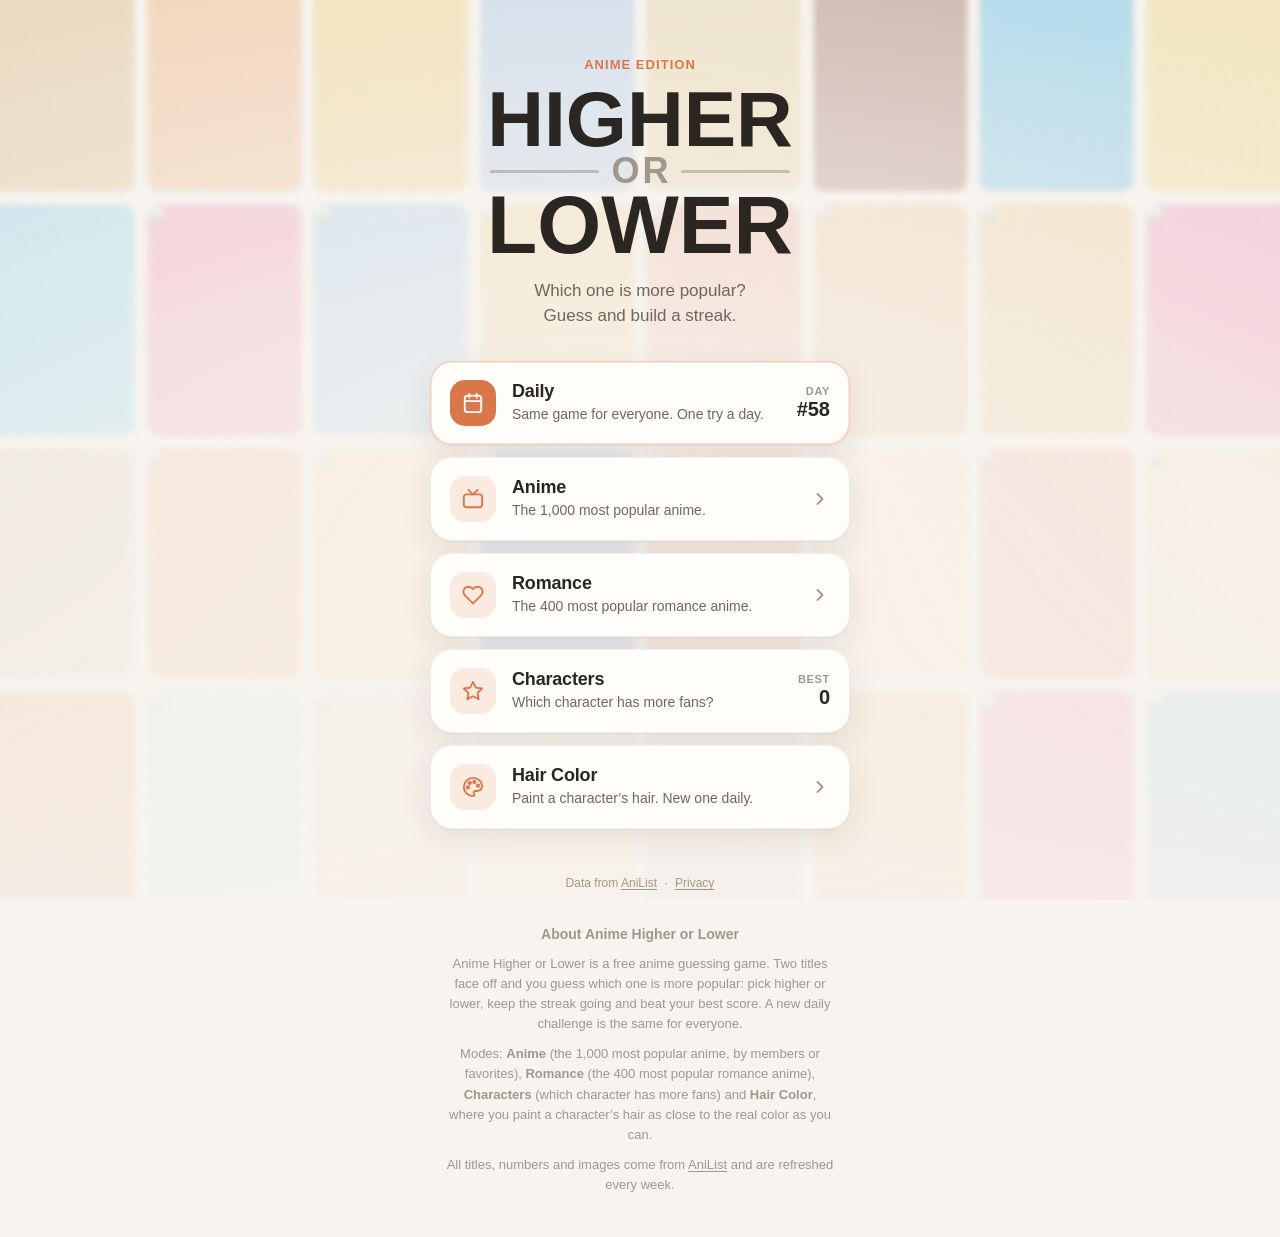
==== commit d0cd1f80: "SEO: sitemap, robots, meta tags, JSON-LD and about text" ====
--- a/index.html
+++ b/index.html
@@ -3,8 +3,8 @@
 <head>
   <meta charset="utf-8">
   <meta name="viewport" content="width=device-width, initial-scale=1, viewport-fit=cover">
-  <title>Higher or Lower · Anime</title>
-  <meta name="description" content="Which anime is more popular? Guess whether it has more or fewer members or favorites and build a streak.">
+  <title>Anime Higher or Lower · Anime Guessing Game &amp; Quiz</title>
+  <meta name="description" content="Free anime higher or lower game: guess which anime or character is more popular, build a streak, play the daily challenge and test your anime quiz skills.">
   <meta name="theme-color" content="#f7f3ee" media="(prefers-color-scheme: light)">
   <meta name="theme-color" content="#1a1816" media="(prefers-color-scheme: dark)">
   <link rel="canonical" href="https://higherloweranime.com/">
@@ -25,6 +25,30 @@
   <meta name="twitter:description" content="Which anime is more popular? Guess higher or lower, build a streak and take on the daily challenge.">
   <meta name="twitter:image" content="https://higherloweranime.com/og-image.jpg">
 
+  <!-- Datos estructurados para buscadores -->
+  <script type="application/ld+json">
+  {
+    "@context": "https://schema.org",
+    "@type": "WebApplication",
+    "name": "Anime Higher or Lower",
+    "alternateName": "Higher or Lower · Anime",
+    "description": "Free anime guessing game: guess which anime or character is more popular on AniList, build a streak and play the daily challenge. Includes Anime, Romance, Characters and Hair Color modes.",
+    "url": "https://higherloweranime.com/",
+    "image": "https://higherloweranime.com/og-image.jpg",
+    "applicationCategory": "GameApplication",
+    "genre": ["Quiz", "Trivia", "Anime"],
+    "operatingSystem": "Any",
+    "browserRequirements": "Requires JavaScript",
+    "inLanguage": "en",
+    "isAccessibleForFree": true,
+    "offers": {
+      "@type": "Offer",
+      "price": "0",
+      "priceCurrency": "USD"
+    }
+  }
+  </script>
+
   <!-- Iconos y app instalable -->
   <link rel="icon" href="favicon.svg" type="image/svg+xml">
   <link rel="icon" href="favicon-32.png" sizes="32x32" type="image/png">
@@ -46,7 +70,7 @@
       <div class="mosaic" id="mosaic" aria-hidden="true"></div>
       <div class="start-inner">
         <p class="eyebrow">Anime edition</p>
-        <h1 class="logo" id="logo" aria-label="Higher or Lower">
+        <h1 class="logo" id="logo" aria-label="Anime Higher or Lower">
           <span class="logo-line" data-fit="size" aria-hidden="true">HIGHER</span>
           <span class="logo-line logo-or" data-fit="rule" aria-hidden="true">OR</span>
           <span class="logo-line" data-fit="size" aria-hidden="true">LOWER</span>
@@ -154,6 +178,14 @@
     </footer>
   </div>
 
+  <!-- Texto para buscadores y lectores: queda bajo la portada (solo visible en ella) -->
+  <section class="about" aria-labelledby="about-title">
+    <h2 class="about-title" id="about-title">About Anime Higher or Lower</h2>
+    <p>Anime Higher or Lower is a free anime guessing game. Two titles face off and you guess which one is more popular: pick higher or lower, keep the streak going and beat your best score. A new daily challenge is the same for everyone.</p>
+    <p>Modes: <strong>Anime</strong> (the 1,000 most popular anime, by members or favorites), <strong>Romance</strong> (the 400 most popular romance anime), <strong>Characters</strong> (which character has more fans) and <strong>Hair Color</strong>, where you paint a character’s hair as close to the real color as you can.</p>
+    <p>All titles, numbers and images come from <a href="https://anilist.co" target="_blank" rel="noopener">AniList</a> and are refreshed every week.</p>
+  </section>
+
   <!-- Game over -->
   <div class="overlay" id="gameover" hidden>
     <div class="sheet" role="dialog" aria-modal="true" aria-labelledby="go-title">
--- a/style.css
+++ b/style.css
@@ -1163,6 +1163,43 @@
 
 .footer span {
   margin: 0 4px;
+}
+
+/* ---------- Texto "About" bajo la portada ---------- */
+/* Fuera de .app (que ocupa toda la altura), así la portada no cambia; durante la partida no existe */
+.about {
+  position: relative;
+  z-index: 1;
+  max-width: 420px;
+  margin: 0 auto;
+  padding: 24px 16px calc(32px + env(safe-area-inset-bottom));
+  font-size: 13px;
+  line-height: 1.55;
+  text-align: center;
+  color: var(--ink-3);
+}
+
+.about-title {
+  margin: 0 0 8px;
+  font-size: 14px;
+  font-weight: 600;
+}
+
+.about p {
+  margin: 0 0 10px;
+}
+
+.about strong {
+  font-weight: 600;
+}
+
+.about a {
+  color: inherit;
+  text-underline-offset: 2px;
+}
+
+body.is-playing .about {
+  display: none;
 }
 
 /* ---------- Página de privacidad ---------- */
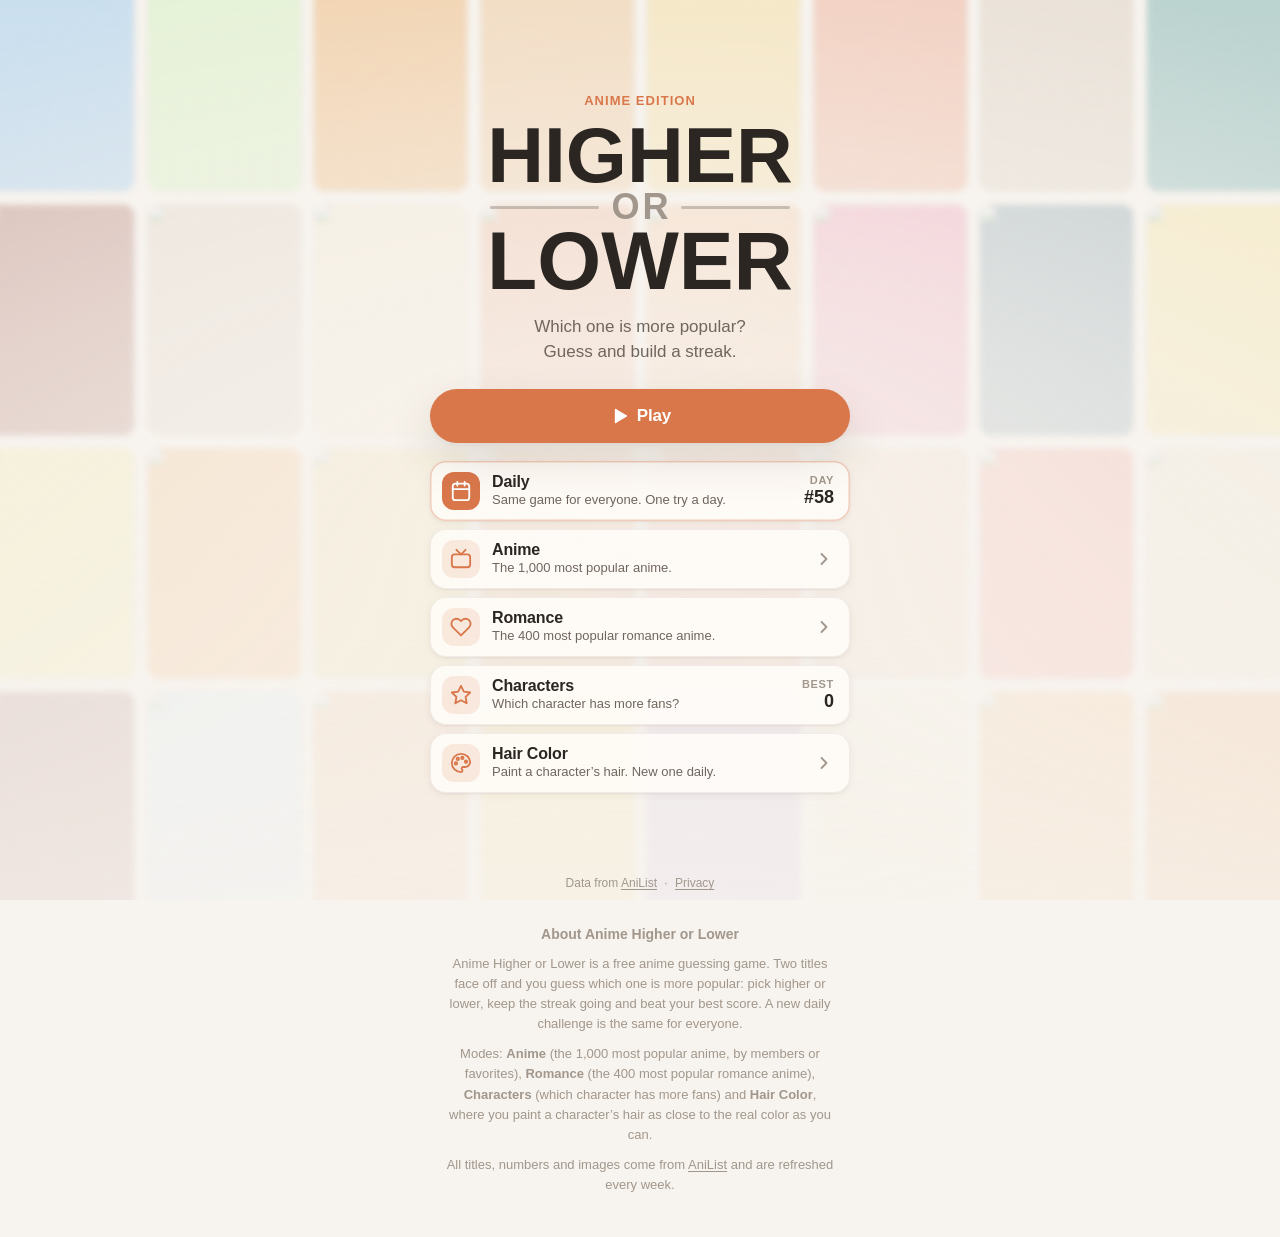
==== commit fa6b9208: "Add primary Play button to the home screen Big Play button launches Anime · Members directly (tracke" ====
--- a/index.html
+++ b/index.html
@@ -76,6 +76,11 @@
           <span class="logo-line" data-fit="size" aria-hidden="true">LOWER</span>
         </h1>
         <p class="tagline">Which one is more popular? Guess and build a streak.</p>
+        <button class="btn btn-play" id="btn-play" type="button">
+          <svg viewBox="0 0 24 24" width="20" height="20" fill="currentColor" aria-hidden="true"><path d="M7 4.5v15a1 1 0 0 0 1.5.86l12.5-7.5a1 1 0 0 0 0-1.72L8.5 3.64A1 1 0 0 0 7 4.5z"/></svg>
+          Play
+          <span class="play-best" id="play-best" hidden></span>
+        </button>
         <div class="modes" id="mode-list"></div>
         <p class="status" id="status" role="status"></p>
       </div>
--- a/style.css
+++ b/style.css
@@ -8,6 +8,7 @@
   --ink-3: #a1978c;
   --line: rgba(70, 50, 30, 0.07);
   --accent: #d9774b;
+  --on-accent: #fff;
   --good: #3a9e68;
   --bad: #d9534a;
   --tint-strong: 22%;
@@ -37,6 +38,7 @@
     --ink-3: #7f766d;
     --line: rgba(255, 235, 210, 0.07);
     --accent: #ec916a;
+    --on-accent: #1a1816;
     --good: #55bf86;
     --bad: #f0675e;
     --tint-strong: 24%;
@@ -190,10 +192,42 @@
 
 .tagline {
   max-width: 28ch;
-  margin: 18px auto 32px;
+  margin: 18px auto 24px;
   font-size: 17px;
   line-height: 1.45;
   color: var(--ink-2);
+}
+
+/* Botón principal: lanza Anime · Members directamente */
+.btn-play {
+  position: relative;
+  width: 100%;
+  height: 64px;
+  margin-bottom: 18px;
+  border-radius: var(--r-lg);
+  background: var(--accent);
+  box-shadow: var(--shadow-lg);
+  color: var(--on-accent);
+  font-size: 22px;
+  font-weight: 750;
+  letter-spacing: -0.01em;
+}
+
+@media (hover: hover) {
+  .btn-play:hover {
+    transform: translateY(-2px);
+  }
+}
+
+.play-best {
+  position: absolute;
+  right: 20px;
+  top: 50%;
+  transform: translateY(-50%);
+  font-size: 13px;
+  font-weight: 650;
+  font-variant-numeric: tabular-nums;
+  opacity: 0.85;
 }
 
 /* Las dos vistas del menú (categorías / modos de una categoría) se apilan en la misma
@@ -208,7 +242,7 @@
   display: grid;
   grid-template-columns: minmax(0, 1fr);
   align-content: start;
-  gap: 12px;
+  gap: 8px;
 }
 
 .modes-view:not(.is-active) {
@@ -223,7 +257,7 @@
   display: flex;
   align-items: center;
   gap: 12px;
-  min-height: 44px;
+  min-height: 40px;
   text-align: left;
 }
 
@@ -244,14 +278,14 @@
 .mode-btn {
   display: flex;
   align-items: center;
-  gap: 16px;
+  gap: 12px;
   width: 100%;
-  min-height: 84px;
-  padding: 18px 20px;
+  min-height: 60px;
+  padding: 9px 16px 9px 12px;
   border: 0;
-  border-radius: var(--r-lg);
-  background: var(--surface);
-  box-shadow: var(--shadow), inset 0 0 0 1px var(--line);
+  border-radius: var(--r-md);
+  background: color-mix(in srgb, var(--surface) 82%, transparent);
+  box-shadow: var(--shadow-sm), inset 0 0 0 1px var(--line);
   text-align: left;
   cursor: pointer;
   transition: transform 0.25s var(--ease), box-shadow 0.25s var(--ease);
@@ -264,7 +298,7 @@
 @media (hover: hover) {
   .mode-btn:hover {
     transform: translateY(-2px);
-    box-shadow: var(--shadow-lg), inset 0 0 0 1px var(--line);
+    box-shadow: var(--shadow), inset 0 0 0 1px var(--line);
   }
 }
 
@@ -272,9 +306,9 @@
   display: grid;
   place-items: center;
   flex: none;
-  width: 46px;
-  height: 46px;
-  border-radius: 15px;
+  width: 38px;
+  height: 38px;
+  border-radius: 12px;
   background: color-mix(in srgb, var(--accent) 14%, transparent);
   color: var(--accent);
 }
@@ -286,16 +320,16 @@
 
 .mode-title {
   display: block;
-  font-size: 18px;
+  font-size: 16px;
   font-weight: 650;
   letter-spacing: -0.01em;
 }
 
 .mode-desc {
   display: block;
-  margin-top: 3px;
-  font-size: 14px;
-  line-height: 1.35;
+  margin-top: 1px;
+  font-size: 13px;
+  line-height: 1.3;
   color: var(--ink-2);
 }
 
@@ -316,13 +350,13 @@
 }
 
 .mode-best-value {
-  font-size: 20px;
+  font-size: 18px;
   font-weight: 700;
   font-variant-numeric: tabular-nums;
 }
 
 .mode-btn-daily {
-  box-shadow: var(--shadow), inset 0 0 0 1.5px color-mix(in srgb, var(--accent) 35%, transparent);
+  box-shadow: var(--shadow-sm), inset 0 0 0 1.5px color-mix(in srgb, var(--accent) 35%, transparent);
 }
 
 .mode-btn-daily .mode-icon {
@@ -1314,13 +1348,16 @@
   .screen-start { padding: 16px 16px 12px; }
   .eyebrow { margin-bottom: 8px; font-size: 12px; }
   .logo { --logo-width: 220; }
-  .tagline { margin: 12px auto 18px; font-size: 15px; }
-  .modes-view { gap: 10px; }
-  .modes-head { min-height: 40px; }
-  .mode-btn { min-height: 0; gap: 14px; padding: 10px 16px; }
-  .mode-icon { width: 40px; height: 40px; border-radius: 13px; }
-  .mode-title { font-size: 17px; }
-  .mode-desc { font-size: 13px; line-height: 1.3; }
+  .tagline { margin: 10px auto 14px; font-size: 15px; }
+  .btn-play { height: 56px; margin-bottom: 12px; font-size: 20px; }
+  .modes-view { gap: 6px; }
+  .modes-head { min-height: 36px; }
+  .mode-btn { min-height: 0; gap: 12px; padding: 7px 14px 7px 10px; }
+  .mode-icon { width: 34px; height: 34px; border-radius: 11px; }
+  .mode-title { font-size: 15px; }
+  .mode-desc { font-size: 12px; }
+  .mode-best-value { font-size: 16px; }
+  .mode-best-value.is-small { font-size: 14px; }
   .hud { height: 54px; }
   .card { padding: 14px; gap: 14px; }
   .title { -webkit-line-clamp: 2; }
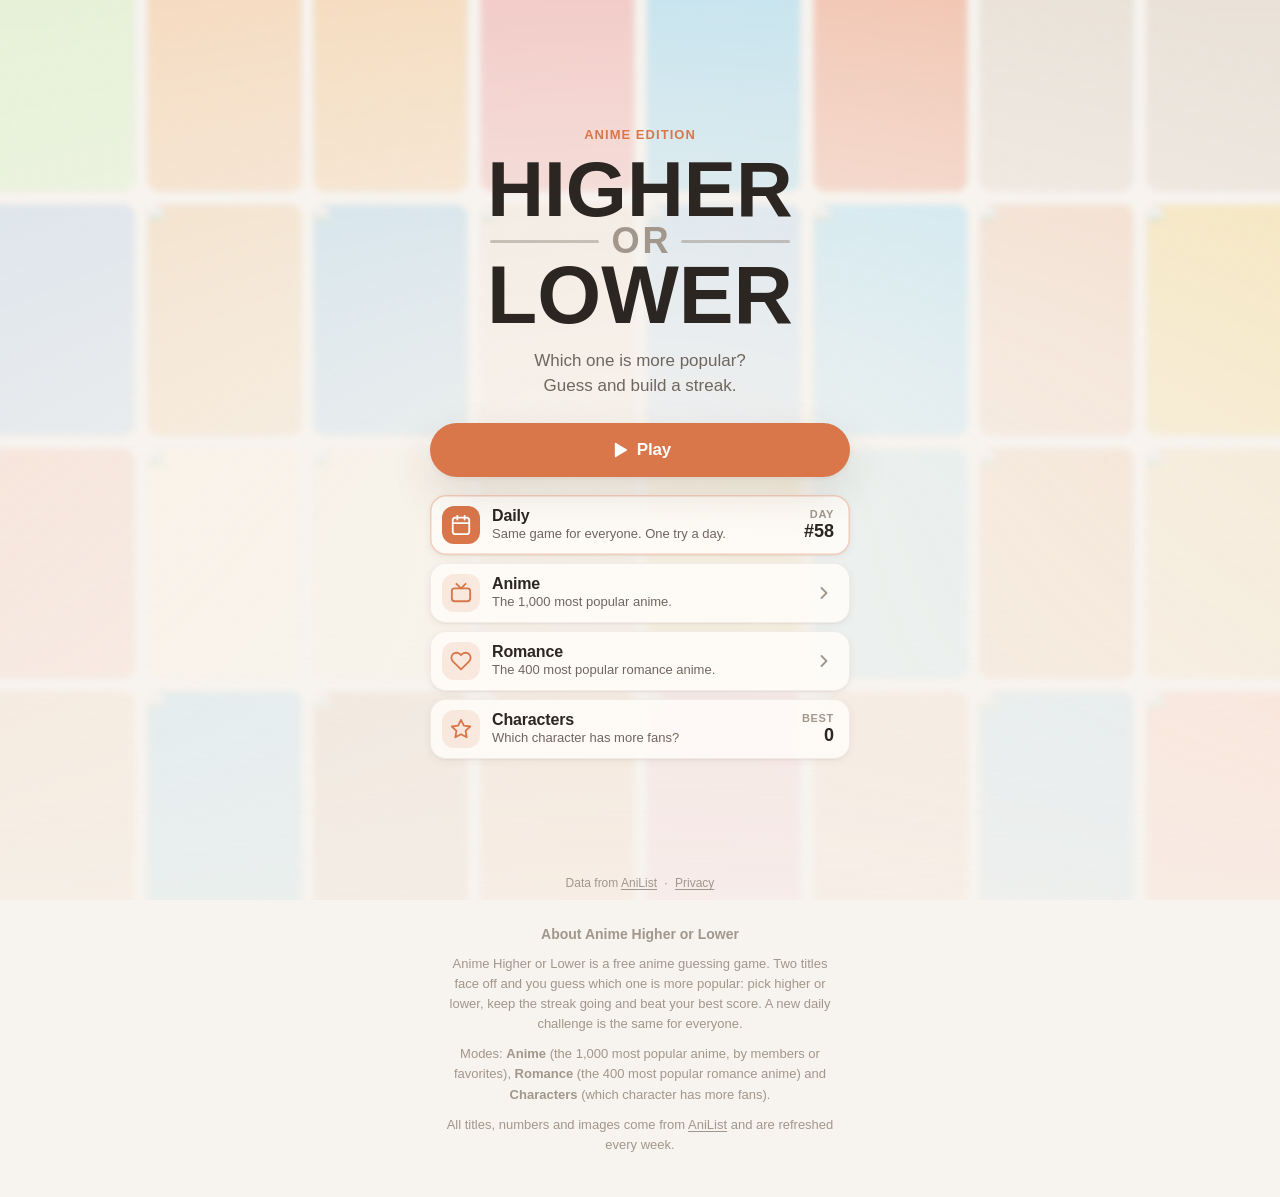
==== commit 67662443: "Retire Hair Color data and add Color Guess annotation tool Hide the Hair Color card (code and mode i" ====
--- a/index.html
+++ b/index.html
@@ -32,7 +32,7 @@
     "@type": "WebApplication",
     "name": "Anime Higher or Lower",
     "alternateName": "Higher or Lower · Anime",
-    "description": "Free anime guessing game: guess which anime or character is more popular on AniList, build a streak and play the daily challenge. Includes Anime, Romance, Characters and Hair Color modes.",
+    "description": "Free anime guessing game: guess which anime or character is more popular on AniList, build a streak and play the daily challenge. Includes Anime, Romance and Characters modes.",
     "url": "https://higherloweranime.com/",
     "image": "https://higherloweranime.com/og-image.jpg",
     "applicationCategory": "GameApplication",
@@ -187,7 +187,7 @@
   <section class="about" aria-labelledby="about-title">
     <h2 class="about-title" id="about-title">About Anime Higher or Lower</h2>
     <p>Anime Higher or Lower is a free anime guessing game. Two titles face off and you guess which one is more popular: pick higher or lower, keep the streak going and beat your best score. A new daily challenge is the same for everyone.</p>
-    <p>Modes: <strong>Anime</strong> (the 1,000 most popular anime, by members or favorites), <strong>Romance</strong> (the 400 most popular romance anime), <strong>Characters</strong> (which character has more fans) and <strong>Hair Color</strong>, where you paint a character’s hair as close to the real color as you can.</p>
+    <p>Modes: <strong>Anime</strong> (the 1,000 most popular anime, by members or favorites), <strong>Romance</strong> (the 400 most popular romance anime) and <strong>Characters</strong> (which character has more fans).</p>
     <p>All titles, numbers and images come from <a href="https://anilist.co" target="_blank" rel="noopener">AniList</a> and are refreshed every week.</p>
   </section>
 
--- a/style.css
+++ b/style.css
@@ -612,6 +612,8 @@
   justify-content: center;
   flex: 1;
   min-width: 0;
+  /* Los botones se adaptan al ancho real de esta columna (depende de la portada) */
+  container: info / inline-size;
 }
 
 .title {
@@ -698,13 +700,17 @@
   gap: 8px;
 }
 
+/* En fila, si no caben (columna estrecha, texto ampliado) cada botón pasa a su propia línea */
 .choice-btn {
   display: flex;
+  flex: 1 1 auto;
   align-items: center;
   justify-content: center;
   gap: 8px;
+  min-width: 0;
   height: 50px;
   padding: 0 18px;
+  white-space: nowrap;
   border: 0;
   border-radius: 999px;
   background: var(--surface);
@@ -1362,8 +1368,8 @@
   .card { padding: 14px; gap: 14px; }
   .title { -webkit-line-clamp: 2; }
   .slot { margin-top: 10px; }
-  .buttons { flex-direction: row; }
-  .choice-btn { flex: 1; height: 46px; padding: 0 10px; font-size: 16px; gap: 4px; }
+  .buttons { flex-flow: row wrap; }
+  .choice-btn { height: 46px; padding: 0 10px; font-size: 16px; gap: 4px; }
   .caption { margin-top: 8px; }
   .hair-stage { gap: 8px; }
   .slider input { margin: 7px 0; }
@@ -1422,13 +1428,12 @@
   }
 
   .buttons {
-    flex-direction: row;
+    flex-flow: row wrap;
     justify-content: center;
   }
 
   .choice-btn {
-    flex: none;
-    min-width: 150px;
+    flex: 0 1 150px;
     height: 52px;
   }
 
@@ -1473,12 +1478,37 @@
   .mode-desc { white-space: nowrap; overflow: hidden; text-overflow: ellipsis; }
 }
 
+/* Muy bajas sin el diseño lado a lado (móvil pequeño con zoom o en horizontal): los botones
+   apilados no caben con la línea de comparación; el rival ya se ve en la otra tarjeta */
+@media (max-width: 759px) and (max-height: 480px), (orientation: portrait) and (max-height: 480px) {
+  .card { padding: 12px; }
+  .title { -webkit-line-clamp: 1; }
+  .slot { margin-top: 6px; }
+  .value { font-size: 32px; }
+  .unit { margin-top: 2px; }
+  .caption { display: none; }
+}
+
+@media (max-width: 759px) and (max-height: 400px), (orientation: portrait) and (max-height: 400px) {
+  .year { display: none; }
+}
+
+/* Game over en pantallas bajas (móvil en horizontal): la hoja debe caber entera */
+@media (max-height: 480px) {
+  .sheet { padding-top: 18px; }
+  .go-score { margin-top: 4px; font-size: 56px; }
+  .go-best { margin-top: 10px; }
+  .go-detail { margin-top: 8px; }
+  .go-actions { margin-top: 14px; gap: 6px; }
+  .go-actions .btn { height: 46px; }
+}
+
 @media (min-width: 760px) and (orientation: landscape) and (max-height: 560px) {
   .card { gap: 12px; padding: 18px; }
   .poster { height: 40%; }
   .title { -webkit-line-clamp: 1; }
   .slot { margin-top: 10px; }
-  .choice-btn { height: 44px; min-width: 120px; }
+  .choice-btn { flex-basis: 120px; height: 44px; }
   .caption { display: none; }
 }
 
@@ -1506,3 +1536,16 @@
     animation: none !important;
   }
 }
+
+/* Columna de texto estrecha (móviles de 320-375 px): botones más compactos para que quepan
+   en fila; si aun así no caben, el wrap de .buttons los apila. Va al final para ganar a las
+   media queries de arriba, que tienen la misma especificidad. */
+@container info (max-width: 220px) {
+  .choice-btn { gap: 3px; padding: 0 6px; font-size: 15px; }
+  .choice-btn svg { width: 16px; height: 16px; }
+}
+
+@container info (max-width: 170px) {
+  .choice-btn { height: 40px; }
+  .buttons { gap: 6px; }
+}
